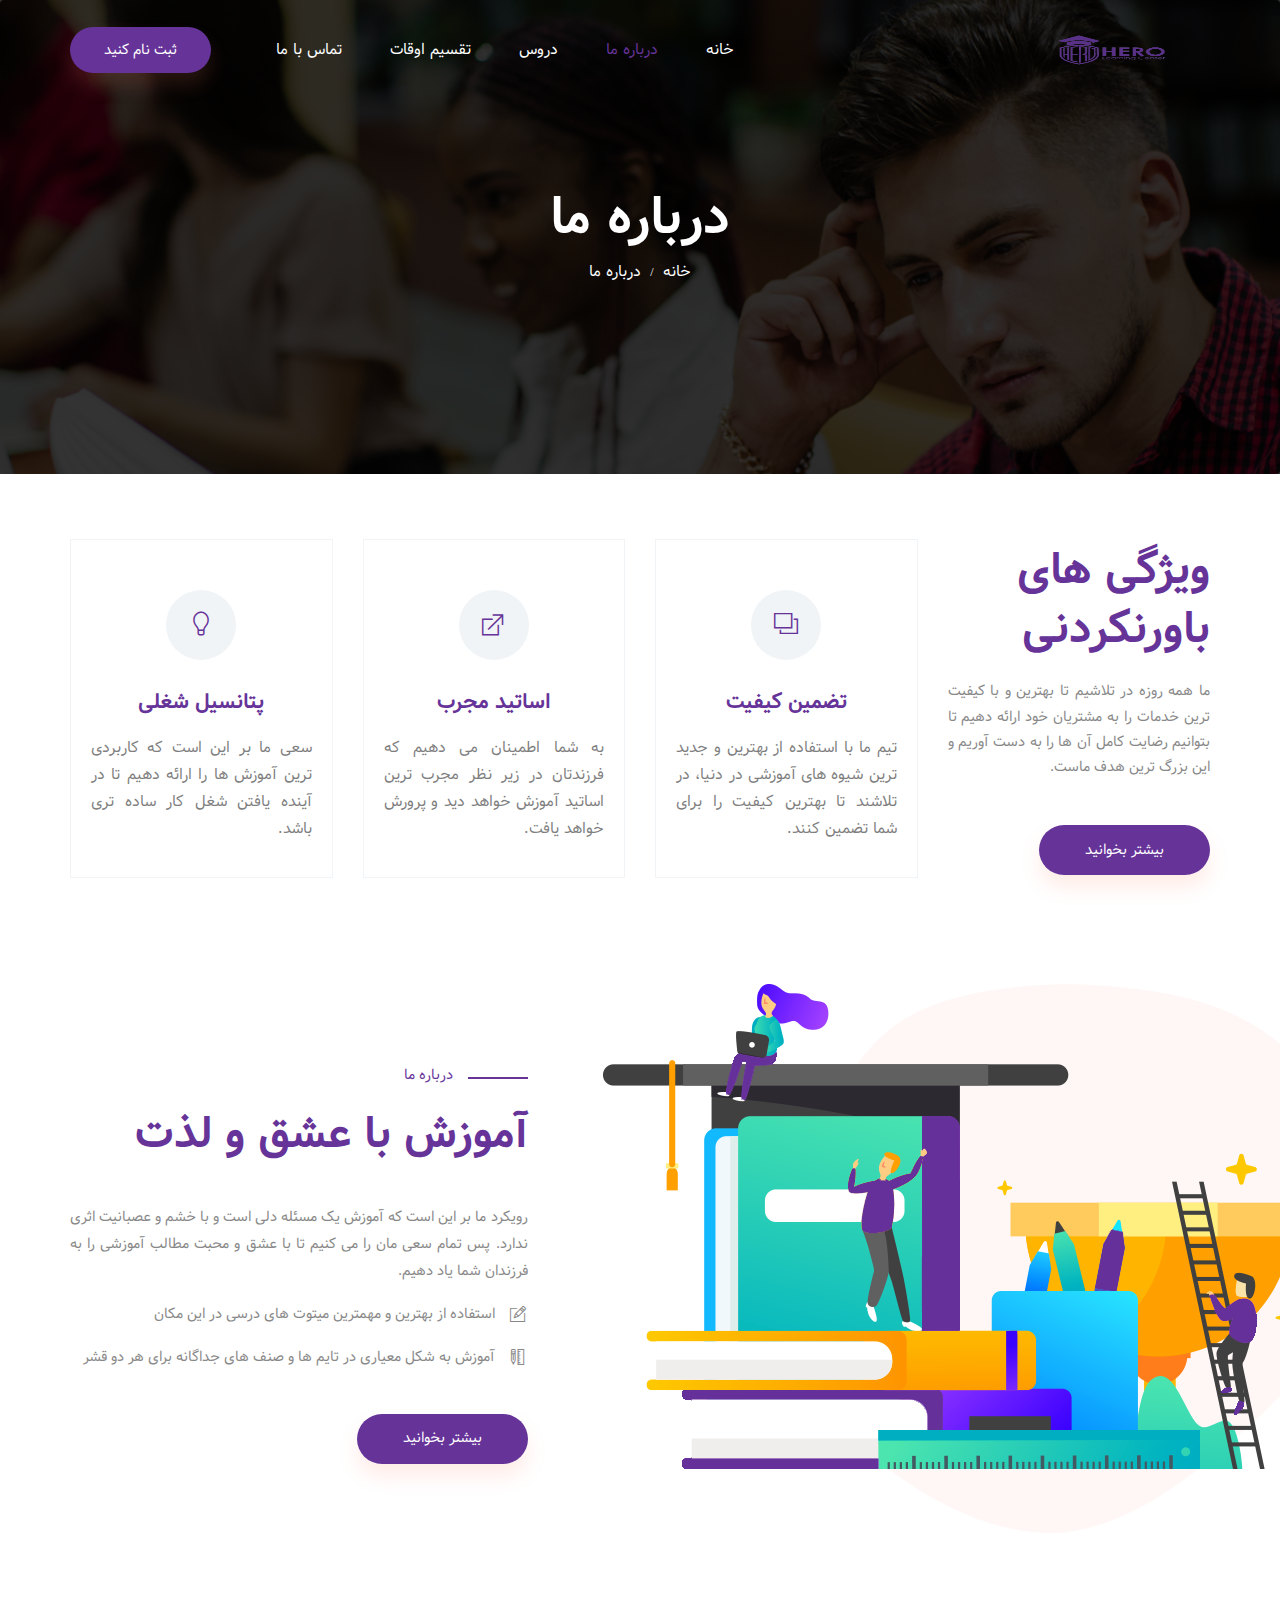
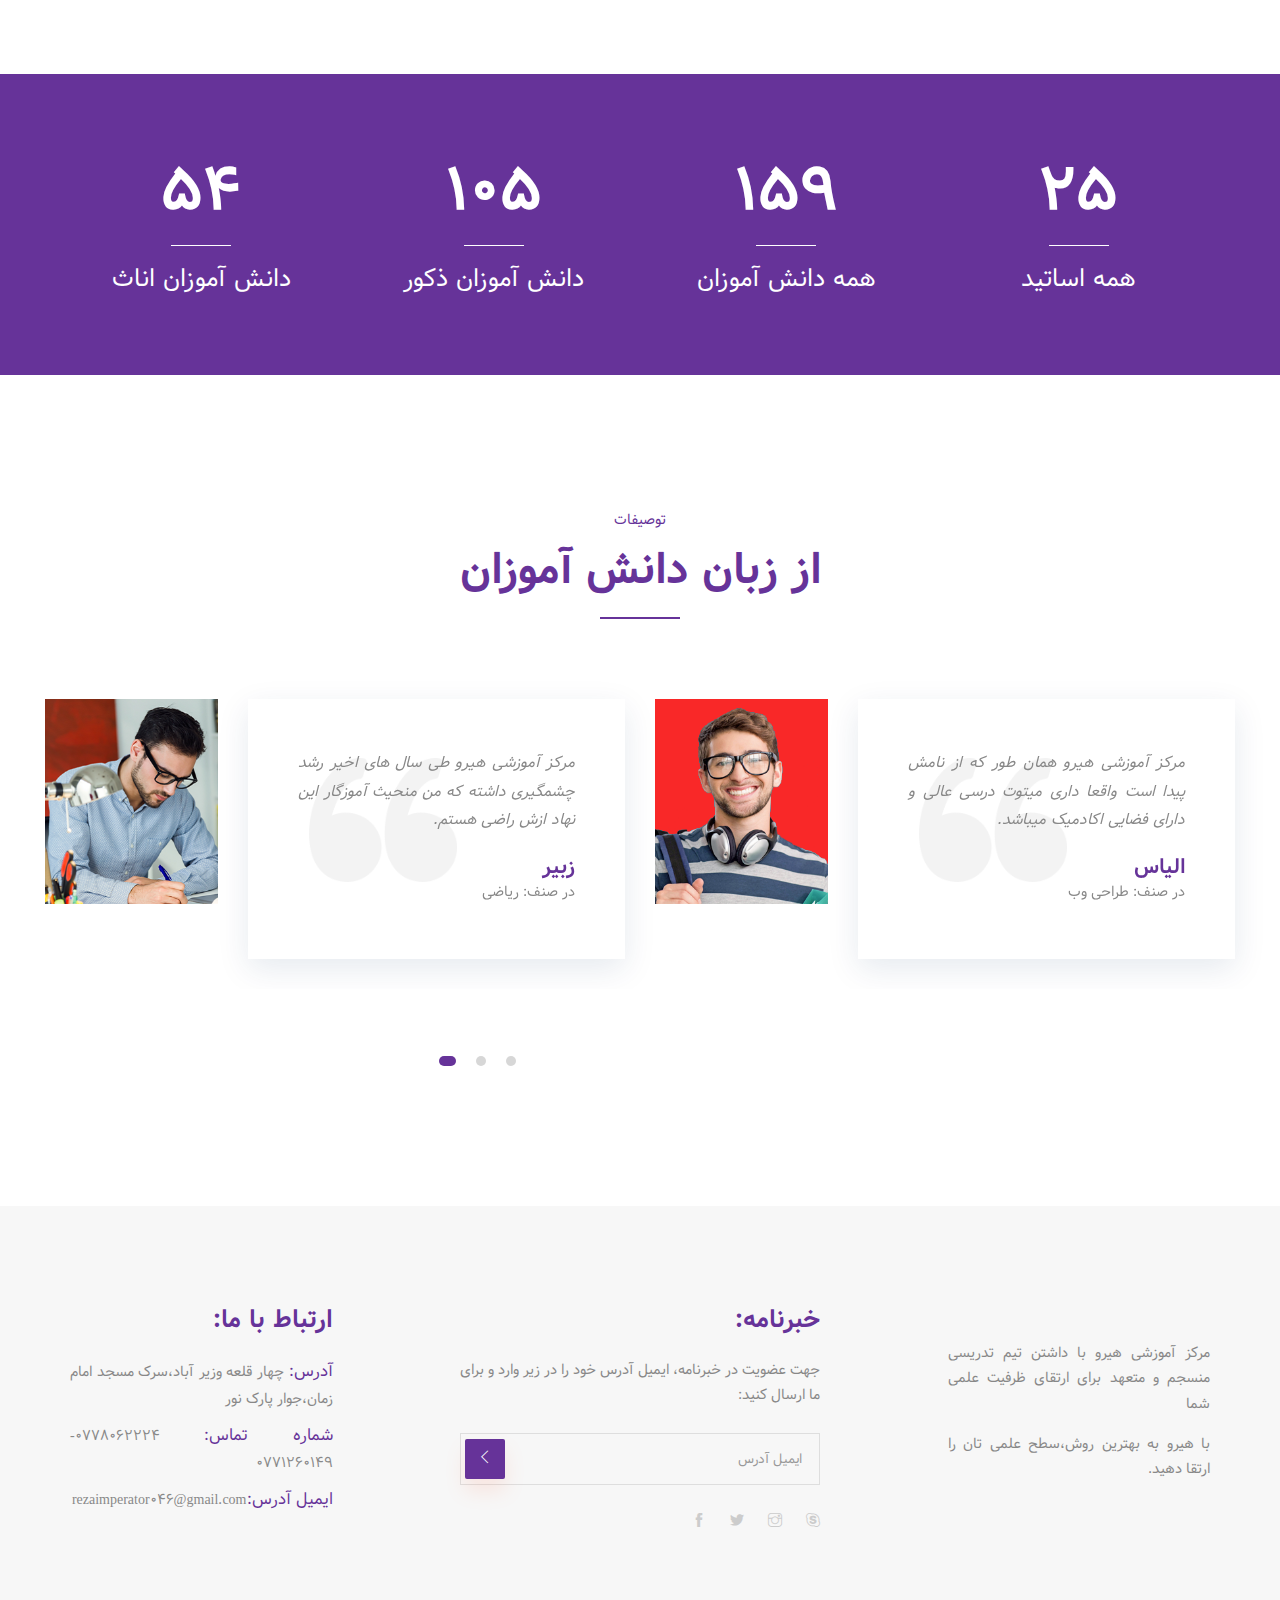
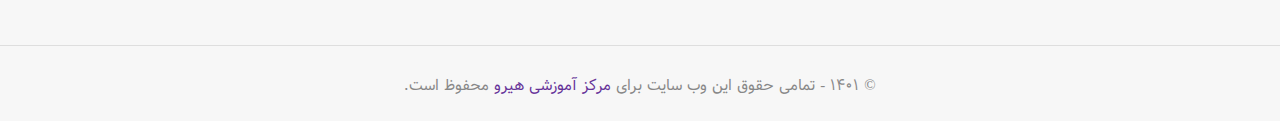
==== about.html @ bd4aeee1 "firstuplod" ====
<!doctype html>
<html lang="fa" dir="rtl">


<!-- Mirrored from demo.stanesti.ir/etrain-learning/about.html by HTTrack Website Copier/3.x [XR&CO'2014], Sat, 08 Oct 2022 10:28:46 GMT -->
<head>
    <!-- Required meta tags -->
    <meta charset="utf-8">
    <meta name="viewport" content="width=device-width, initial-scale=1, shrink-to-fit=no">
    <title>مرکز آموزشی هیرو</title>
    <link rel="icon" href="img/favicon.png">
    <!-- Bootstrap CSS -->
    <link rel="stylesheet" href="css/bootstrap.min.css">
    <!-- animate CSS -->
    <link rel="stylesheet" href="css/animate.css">
    <!-- owl carousel CSS -->
    <link rel="stylesheet" href="css/owl.carousel.min.css">
    <!-- themify CSS -->
    <link rel="stylesheet" href="css/themify-icons.css">
    <!-- flaticon CSS -->
    <link rel="stylesheet" href="css/flaticon.css">
    <!-- font awesome CSS -->
    <link rel="stylesheet" href="css/magnific-popup.css">
    <!-- swiper CSS -->
    <link rel="stylesheet" href="css/slick.css">
    <!-- style CSS -->
    <link rel="stylesheet" href="css/style.css">
</head>

<body>
    <!--::header part start::-->
    <header class="main_menu single_page_menu">
        <div class="container">
            <div class="row align-items-center">
                <div class="col-lg-12">
                    <nav class="navbar navbar-expand-lg navbar-light">
                        <a class="navbar-brand logo_1" href="index.html"> <img src="img/logo3.png " alt="logo" width="165px" height="60px"> </a>
                        <a class="navbar-brand logo_2" href="index.html"> <img src="img/logo3.png " alt="logo" width="165px" height="60px"> </a>
                        <button class="navbar-toggler" type="button" data-toggle="collapse"
                            data-target="#navbarSupportedContent" aria-controls="navbarSupportedContent"
                            aria-expanded="false" aria-label="Toggle navigation">
                            <span class="navbar-toggler-icon"></span>
                        </button>

                        <div class="collapse navbar-collapse main-menu-item justify-content-end"
                            id="navbarSupportedContent">
                            <ul class="navbar-nav align-items-center">
                                <li class="nav-item">
                                    <a class="nav-link" href="index.html">خانه</a>
                                </li>
                                <li class="nav-item active">
                                    <a class="nav-link" href="about.html">درباره ما</a>
                                </li>
                                <li class="nav-item">
                                    <a class="nav-link" href="courses.html">دروس</a>
                                </li>

                                <li class="nav-item">
                                    <a class="nav-link" href="course-details.html">تقسیم اوقات</a>
                                </li>
                                
                                <li class="nav-item">
                                    <a class="nav-link" href="contact.html">تماس با ما</a>
                                </li>
                                <li class="d-none d-lg-block">
                                    <a class="btn_1" href="#">ثبت نام کنید</a>
                                </li>
                            </ul>
                        </div>
                    </nav>
                </div>
            </div>
        </div>
    </header>
    <!-- Header part end-->

    <!-- breadcrumb start-->
    <section class="breadcrumb breadcrumb_bg">
        <div class="container">
            <div class="row">
                <div class="col-lg-12">
                    <div class="breadcrumb_iner text-center">
                        <div class="breadcrumb_iner_item">
                            <h2 class="text-center">درباره ما</h2>
                            <p class="text-center">خانه<span> / </span>درباره ما</p>
                        </div>
                    </div>
                </div>
            </div>
        </div>
    </section>
    <!-- breadcrumb start-->

    <!-- feature_part start-->
    <section class="feature_part">
        <div class="container">
            <div class="row">
                <div class="col-sm-6 col-xl-3 align-self-center">
                    <div class="single_feature_text ">
                        <h2>ویژگی های<br>باورنکردنی</h2>
                        <p>ما همه روزه در تلاشیم تا بهترین و با کیفیت ترین خدمات را به مشتریان خود ارائه دهیم تا بتوانیم رضایت کامل آن ها را به دست آوریم و این بزرگ ترین هدف ماست.</p>
                        <a href="#" class="btn_1">بیشتر بخوانید</a>
                    </div>
                </div>
                <div class="col-sm-6 col-xl-3">
                    <div class="single_feature">
                        <div class="single_feature_part">
                            <span class="single_feature_icon"><i class="ti-layers"></i></span>
                            <h4>تضمین کیفیت</h4>
                            <p>تیم ما با استفاده از بهترین و جدید ترین شیوه های آموزشی در دنیا، در تلاشند تا بهترین کیفیت را برای شما تضمین کنند.</p>
                        </div>
                    </div>
                </div>
                <div class="col-sm-6 col-xl-3">
                    <div class="single_feature">
                        <div class="single_feature_part">
                            <span class="single_feature_icon"><i class="ti-new-window"></i></span>
                            <h4>اساتید مجرب</h4>
                            <p>به شما اطمینان می دهیم که فرزندتان در زیر نظر مجرب ترین اساتید آموزش خواهد دید و پرورش خواهد یافت.</p>
                        </div>
                    </div>
                </div>
                <div class="col-sm-6 col-xl-3">
                    <div class="single_feature">
                        <div class="single_feature_part single_feature_part_2">
                            <span class="single_service_icon style_icon"><i class="ti-light-bulb"></i></span>
                            <h4>پتانسیل شغلی</h4>
                            <p>سعی ما بر این است که کاربردی ترین آموزش ها را ارائه دهیم تا در آینده یافتن شغل کار ساده تری باشد.</p>
                        </div>
                    </div>
                </div>
            </div>
        </div>
    </section>
    <!-- upcoming_event part start-->

    <!-- learning part start-->
    <section class="learning_part">
        <div class="container">
            <div class="row align-items-sm-center align-items-lg-stretch">
                <div class="col-md-7 col-lg-7">
                    <div class="learning_img">
                        <img src="img/learning_img.png" alt="">
                    </div>
                </div>
                <div class="col-md-5 col-lg-5">
                    <div class="learning_member_text">
                        <h5>درباره ما</h5>
                        <h2>آموزش با عشق و لذت</h2>
                        <p>رویکرد ما بر این است که آموزش یک مسئله دلی است و با خشم و عصبانیت اثری ندارد. پس تمام سعی مان را می کنیم تا با عشق و محبت مطالب آموزشی را به فرزندان شما یاد دهیم.</p>
                        <ul>
                            <li><span class="ti-pencil-alt"></span>استفاده از بهترین و مهمترین میتوت های درسی در این مکان</li>
                            <li><span class="ti-ruler-pencil"></span>آموزش به شکل معیاری در تایم ها و صنف های جداگانه برای هر دو قشر</li>
                        </ul>
                        <a href="#" class="btn_1">بیشتر بخوانید</a>
                    </div>
                </div>
            </div>
        </div>
    </section>
    <!-- learning part end-->

     <!-- member_counter counter start -->
     <section class="member_counter">
        <div class="container">
            <div class="row">
                <div class="col-lg-3 col-sm-6">
                    <div class="single_member_counter">
                        <span class="counter">25</span>
                        <h4>همه اساتید</h4>
                    </div>
                </div>
                <div class="col-lg-3 col-sm-6">
                    <div class="single_member_counter">
                        <span class="counter">159</span>
                        <h4>همه دانش آموزان</h4>
                    </div>
                </div>
                <div class="col-lg-3 col-sm-6">
                    <div class="single_member_counter">
                        <span class="counter">105</span>
                        <h4>دانش آموزان ذکور</h4>
                    </div>
                </div>
                <div class="col-lg-3 col-sm-6">
                    <div class="single_member_counter">
                        <span class="counter">54</span>
                        <h4>دانش آموزان اناث</h4>
                    </div>
                </div>
            </div>
        </div>
    </section>
    <!-- member_counter counter end -->

    <!--::review_part start::-->
    <section class="testimonial_part section_padding">
        <div class="container-fluid">
            <div class="row justify-content-center">
                <div class="col-xl-5">
                    <div class="section_tittle text-center">
                        <p class="text-center">توصیفات</p>
                        <h2 class="text-center">از زبان دانش آموزان</h2>
                    </div>
                </div>
            </div>
            <div class="row">
                <div class="col-lg-12">
                    <div class="textimonial_iner owl-carousel">
                        <div class="testimonial_slider">
                            <div class="row">
                                <div class="col-lg-8 col-xl-4 col-sm-8 align-self-center">
                                    <div class="testimonial_slider_text">
                                        <p>مرکز آموزشی هیرو همان طور که از نامش پیدا است  واقعا داری میتوت درسی عالی و  دارای فضایی اکادمیک میباشد.</p>
                                        <h4>الیاس</h4>
                                        <h5>در صنف: طراحی وب</h5>
                                    </div>
                                </div>
                                <div class="col-lg-4 col-xl-2 col-sm-4">
                                    <div class="testimonial_slider_img">
                                        <img src="img/testimonial_img_1.png" alt="#">
                                    </div>
                                </div>
                                <div class="col-xl-4 d-none d-xl-block">
                                    <div class="testimonial_slider_text">
                                        <p>مرکز آموزشی هیرو طی سال های اخیر رشد چشمگیری داشته که من منحیث آموزگار این نهاد ازش راضی هستم.</p>
                                        <h4>زبیر</h4>
                                        <h5>در صنف: ریاضی</h5>
                                    </div>
                                </div>
                                <div class="col-xl-2 d-none d-xl-block">
                                    <div class="testimonial_slider_img">
                                        <img src="img/testimonial_img_2.png" alt="#">
                                    </div>
                                </div>
                            </div>
                        </div>
                        <div class="testimonial_slider">
                            <div class="row">
                                <div class="col-lg-8 col-xl-4 col-sm-8 align-self-center">
                                    <div class="testimonial_slider_text">
                                        <p></p>مرکز هیرو با داشتن اساتید مجرب و صونوف مجهز فوق العاده بوده که ما بهتر و راحت تر میتوانیم آموزش بیبینیم.
                                        <h4>لیزا</h4>
                                        <h5>در صنف: انگلیسی</h5>
                                    </div>
                                </div>
                                <div class="col-lg-4 col-xl-2 col-sm-4">
                                    <div class="testimonial_slider_img">
                                        <img src="img/testimonial_img_3.png" alt="#">
                                    </div>
                                </div>
                                <div class="col-xl-4 d-none d-xl-block">
                                    <div class="testimonial_slider_text">
                                        <p>این مرکز با داشتن مدیریت عالی و نظم عالی بهترین مرکز در بین مراکز همجوار خویش میباشد.</p>
                                        <h4>زبیر</h4>
                                        <h5>در صنف: رسامی</h5>
                                    </div>
                                </div>
                                <div class="col-xl-2 d-none d-xl-block">
                                    <div class="testimonial_slider_img">
                                        <img src="img/testimonial_img_2.png" alt="#">
                                    </div>
                                </div>
                            </div>
                        </div>
                        <div class="testimonial_slider">
                            <div class="row">
                                <div class="col-lg-8 col-xl-4 col-sm-8 align-self-center">
                                    <div class="testimonial_slider_text">
                                        <p>این نهاد با تخفیف ویژه یی که مد نطر گرفته برای آموزگاران واقعا خرسند هستیم.</p>
                                        <h4>لیزا</h4>
                                        <h5>در صنف: فن بیان</h5>
                                    </div>
                                </div>
                                <div class="col-lg-4 col-xl-2 col-sm-4">
                                    <div class="testimonial_slider_img">
                                        <img src="img/testimonial_img_3.png" alt="#">
                                    </div>
                                </div>
                                <div class="col-xl-4 d-none d-xl-block">
                                    <div class="testimonial_slider_text">
                                        <p>مرکز آموزشی هیرو با داشتن دوازده سال تجربه کاری واقعا یک مرکز نامدار و پر افتخار در سطح کابل میباشد.</p>
                                        <h4>زبیر</h4>
                                        <h5>در صنف: زبان چینایی</h5>
                                    </div>
                                </div>
                                <div class="col-xl-2 d-none d-xl-block">
                                    <div class="testimonial_slider_img">
                                        <img src="img/testimonial_img_2.png" alt="#">
                                    </div>
                                </div>
                            </div>
                        </div>
                    </div>
                </div>
            </div>
        </div>
    </section>
    <!--::blog_part end::-->

     <!-- footer part start-->
    <footer class="footer-area">
        <div class="container">
            <div class="row justify-content-between">
                <div class="col-sm-6 col-md-4 col-xl-3">
                    <div class="single-footer-widget footer_1">
                        <a href="index.html"> <img src="img/logo.png" alt=""> </a>
                        <p>مرکز آموزشی هیرو با داشتن تیم تدریسی منسجم و متعهد برای ارتقای ظرفیت علمی شما</p>
                        <p>با هیرو به بهترین روش،سطح علمی تان را ارتقا دهید.</p>
                    </div>
                </div>
                <div class="col-sm-6 col-md-4 col-xl-4">
                    <div class="single-footer-widget footer_2">
                        <h4>خبرنامه:</h4>
                        <p>جهت عضویت در خبرنامه، ایمیل آدرس خود را در زیر وارد و برای ما ارسال کنید:</p>
                        <form action="#">
                            <div class="form-group">
                                <div class="input-group mb-3">
                                    <input type="text" class="form-control" placeholder='ایمیل آدرس'
                                        onfocus="this.placeholder = ''"
                                        onblur="this.placeholder = 'ایمیل آدرس'">
                                    <div class="input-group-append">
                                        <button class="btn btn_1" type="button"><i class="ti-angle-left"></i></button>
                                    </div>
                                </div>
                            </div>
                        </form>
                        <div class="social_icon">
                            <a href="#"> <i class="ti-facebook"></i></a>
                            <a href="#"> <i class="ti-twitter-alt"></i></a>
                            <a href="#"> <i class="ti-instagram"></i></a>
                            <a href="#"> <i class="ti-skype"></i></a>
                        </div>
                    </div>
                </div>
                <div class="col-xl-3 col-sm-6 col-md-4">
                    <div class="single-footer-widget footer_2">
                        <h4>ارتباط با ما:</h4>
                        <div class="contact_info">
                            <p><span> آدرس:</span> چهار قلعه وزیر آباد،سرک مسجد امام زمان،جوار پارک نور</p>
                            <p><span>شماره تماس:</span> 0778062224- 0771260149</p>
                            <p><span> ایمیل آدرس:</span>rezaimperator046@gmail.com</p>
                        </div>
                    </div>
                </div>
            </div>

        </div>
        <div class="container-fluid">
            <div class="row">
                <div class="col-lg-12">
                    <div class="copyright_part_text text-center">
                        <div class="row">
                            <div class="col-lg-12">
                                <p class="footer-text m-0 text-center">&copy; 1401 - تمامی حقوق این وب سایت برای <a href="https://www.rtl-theme.com/user-profile/stanesti/" target="_blank">مرکز آموزشی هیرو</a> محفوظ است.</p>
                            </div>
                        </div>
                    </div>
                </div>
            </div>
        </div>
    </footer>
    <!-- footer part end-->

    <!-- jquery plugins here-->
    <!-- jquery -->
    <script src="js/jquery-1.12.1.min.js"></script>
    <!-- popper js -->
    <script src="js/popper.min.js"></script>
    <!-- bootstrap js -->
    <script src="js/bootstrap.min.js"></script>
    <!-- easing js -->
    <script src="js/jquery.magnific-popup.js"></script>
    <!-- swiper js -->
    <script src="js/swiper.min.js"></script>
    <!-- swiper js -->
    <script src="js/masonry.pkgd.js"></script>
    <!-- particles js -->
    <script src="js/owl.carousel.min.js"></script>
    <script src="js/jquery.nice-select.min.js"></script>
    <!-- swiper js -->
    <script src="js/slick.min.js"></script>
    <script src="js/jquery.counterup.min.js"></script>
    <script src="js/waypoints.min.js"></script>
    <!-- custom js -->
    <script src="js/custom.js"></script>
</body>


<!-- Mirrored from demo.stanesti.ir/etrain-learning/about.html by HTTrack Website Copier/3.x [XR&CO'2014], Sat, 08 Oct 2022 10:28:46 GMT -->
</html>
---- css/themify-icons.css ----
@font-face {
	font-family: 'themify';
	src:url('../fonts/themify9f24.eot?-fvbane');
	src:url('../fonts/themifyd41d.eot?#iefix-fvbane') format('embedded-opentype'),
		url('../fonts/themify9f24.woff?-fvbane') format('woff'),
		url('../fonts/themify9f24.ttf?-fvbane') format('truetype'),
		url('../fonts/themify9f24.svg?-fvbane#themify') format('svg');
	font-weight: normal;
	font-style: normal;
}

[class^="ti-"], [class*=" ti-"] {
	font-family: 'themify';
	speak: none;
	font-style: normal;
	font-weight: normal;
	font-variant: normal;
	text-transform: none;
	line-height: 1;

	/* Better Font Rendering =========== */
	-webkit-font-smoothing: antialiased;
	-moz-osx-font-smoothing: grayscale;
}

.ti-wand:before {
	content: "\e600";
}
.ti-volume:before {
	content: "\e601";
}
.ti-user:before {
	content: "\e602";
}
.ti-unlock:before {
	content: "\e603";
}
.ti-unlink:before {
	content: "\e604";
}
.ti-trash:before {
	content: "\e605";
}
.ti-thought:before {
	content: "\e606";
}
.ti-target:before {
	content: "\e607";
}
.ti-tag:before {
	content: "\e608";
}
.ti-tablet:before {
	content: "\e609";
}
.ti-star:before {
	content: "\e60a";
}
.ti-spray:before {
	content: "\e60b";
}
.ti-signal:before {
	content: "\e60c";
}
.ti-shopping-cart:before {
	content: "\e60d";
}
.ti-shopping-cart-full:before {
	content: "\e60e";
}
.ti-settings:before {
	content: "\e60f";
}
.ti-search:before {
	content: "\e610";
}
.ti-zoom-in:before {
	content: "\e611";
}
.ti-zoom-out:before {
	content: "\e612";
}
.ti-cut:before {
	content: "\e613";
}
.ti-ruler:before {
	content: "\e614";
}
.ti-ruler-pencil:before {
	content: "\e615";
}
.ti-ruler-alt:before {
	content: "\e616";
}
.ti-bookmark:before {
	content: "\e617";
}
.ti-bookmark-alt:before {
	content: "\e618";
}
.ti-reload:before {
	content: "\e619";
}
.ti-plus:before {
	content: "\e61a";
}
.ti-pin:before {
	content: "\e61b";
}
.ti-pencil:before {
	content: "\e61c";
}
.ti-pencil-alt:before {
	content: "\e61d";
}
.ti-paint-roller:before {
	content: "\e61e";
}
.ti-paint-bucket:before {
	content: "\e61f";
}
.ti-na:before {
	content: "\e620";
}
.ti-mobile:before {
	content: "\e621";
}
.ti-minus:before {
	content: "\e622";
}
.ti-medall:before {
	content: "\e623";
}
.ti-medall-alt:before {
	content: "\e624";
}
.ti-marker:before {
	content: "\e625";
}
.ti-marker-alt:before {
	content: "\e626";
}
.ti-arrow-up:before {
	content: "\e627";
}
.ti-arrow-right:before {
	content: "\e628";
}
.ti-arrow-left:before {
	content: "\e629";
}
.ti-arrow-down:before {
	content: "\e62a";
}
.ti-lock:before {
	content: "\e62b";
}
.ti-location-arrow:before {
	content: "\e62c";
}
.ti-link:before {
	content: "\e62d";
}
.ti-layout:before {
	content: "\e62e";
}
.ti-layers:before {
	content: "\e62f";
}
.ti-layers-alt:before {
	content: "\e630";
}
.ti-key:before {
	content: "\e631";
}
.ti-import:before {
	content: "\e632";
}
.ti-image:before {
	content: "\e633";
}
.ti-heart:before {
	content: "\e634";
}
.ti-heart-broken:before {
	content: "\e635";
}
.ti-hand-stop:before {
	content: "\e636";
}
.ti-hand-open:before {
	content: "\e637";
}
.ti-hand-drag:before {
	content: "\e638";
}
.ti-folder:before {
	content: "\e639";
}
.ti-flag:before {
	content: "\e63a";
}
.ti-flag-alt:before {
	content: "\e63b";
}
.ti-flag-alt-2:before {
	content: "\e63c";
}
.ti-eye:before {
	content: "\e63d";
}
.ti-export:before {
	content: "\e63e";
}
.ti-exchange-vertical:before {
	content: "\e63f";
}
.ti-desktop:before {
	content: "\e640";
}
.ti-cup:before {
	content: "\e641";
}
.ti-crown:before {
	content: "\e642";
}
.ti-comments:before {
	content: "\e643";
}
.ti-comment:before {
	content: "\e644";
}
.ti-comment-alt:before {
	content: "\e645";
}
.ti-close:before {
	content: "\e646";
}
.ti-clip:before {
	content: "\e647";
}
.ti-angle-up:before {
	content: "\e648";
}
.ti-angle-right:before {
	content: "\e649";
}
.ti-angle-left:before {
	content: "\e64a";
}
.ti-angle-down:before {
	content: "\e64b";
}
.ti-check:before {
	content: "\e64c";
}
.ti-check-box:before {
	content: "\e64d";
}
.ti-camera:before {
	content: "\e64e";
}
.ti-announcement:before {
	content: "\e64f";
}
.ti-brush:before {
	content: "\e650";
}
.ti-briefcase:before {
	content: "\e651";
}
.ti-bolt:before {
	content: "\e652";
}
.ti-bolt-alt:before {
	content: "\e653";
}
.ti-blackboard:before {
	content: "\e654";
}
.ti-bag:before {
	content: "\e655";
}
.ti-move:before {
	content: "\e656";
}
.ti-arrows-vertical:before {
	content: "\e657";
}
.ti-arrows-horizontal:before {
	content: "\e658";
}
.ti-fullscreen:before {
	content: "\e659";
}
.ti-arrow-top-right:before {
	content: "\e65a";
}
.ti-arrow-top-left:before {
	content: "\e65b";
}
.ti-arrow-circle-up:before {
	content: "\e65c";
}
.ti-arrow-circle-right:before {
	content: "\e65d";
}
.ti-arrow-circle-left:before {
	content: "\e65e";
}
.ti-arrow-circle-down:before {
	content: "\e65f";
}
.ti-angle-double-up:before {
	content: "\e660";
}
.ti-angle-double-right:before {
	content: "\e661";
}
.ti-angle-double-left:before {
	content: "\e662";
}
.ti-angle-double-down:before {
	content: "\e663";
}
.ti-zip:before {
	content: "\e664";
}
.ti-world:before {
	content: "\e665";
}
.ti-wheelchair:before {
	content: "\e666";
}
.ti-view-list:before {
	content: "\e667";
}
.ti-view-list-alt:before {
	content: "\e668";
}
.ti-view-grid:before {
	content: "\e669";
}
.ti-uppercase:before {
	content: "\e66a";
}
.ti-upload:before {
	content: "\e66b";
}
.ti-underline:before {
	content: "\e66c";
}
.ti-truck:before {
	content: "\e66d";
}
.ti-timer:before {
	content: "\e66e";
}
.ti-ticket:before {
	content: "\e66f";
}
.ti-thumb-up:before {
	content: "\e670";
}
.ti-thumb-down:before {
	content: "\e671";
}
.ti-text:before {
	content: "\e672";
}
.ti-stats-up:before {
	content: "\e673";
}
.ti-stats-down:before {
	content: "\e674";
}
.ti-split-v:before {
	content: "\e675";
}
.ti-split-h:before {
	content: "\e676";
}
.ti-smallcap:before {
	content: "\e677";
}
.ti-shine:before {
	content: "\e678";
}
.ti-shift-right:before {
	content: "\e679";
}
.ti-shift-left:before {
	content: "\e67a";
}
.ti-shield:before {
	content: "\e67b";
}
.ti-notepad:before {
	content: "\e67c";
}
.ti-server:before {
	content: "\e67d";
}
.ti-quote-right:before {
	content: "\e67e";
}
.ti-quote-left:before {
	content: "\e67f";
}
.ti-pulse:before {
	content: "\e680";
}
.ti-printer:before {
	content: "\e681";
}
.ti-power-off:before {
	content: "\e682";
}
.ti-plug:before {
	content: "\e683";
}
.ti-pie-chart:before {
	content: "\e684";
}
.ti-paragraph:before {
	content: "\e685";
}
.ti-panel:before {
	content: "\e686";
}
.ti-package:before {
	content: "\e687";
}
.ti-music:before {
	content: "\e688";
}
.ti-music-alt:before {
	content: "\e689";
}
.ti-mouse:before {
	content: "\e68a";
}
.ti-mouse-alt:before {
	content: "\e68b";
}
.ti-money:before {
	content: "\e68c";
}
.ti-microphone:before {
	content: "\e68d";
}
.ti-menu:before {
	content: "\e68e";
}
.ti-menu-alt:before {
	content: "\e68f";
}
.ti-map:before {
	content: "\e690";
}
.ti-map-alt:before {
	content: "\e691";
}
.ti-loop:before {
	content: "\e692";
}
.ti-location-pin:before {
	content: "\e693";
}
.ti-list:before {
	content: "\e694";
}
.ti-light-bulb:before {
	content: "\e695";
}
.ti-Italic:before {
	content: "\e696";
}
.ti-info:before {
	content: "\e697";
}
.ti-infinite:before {
	content: "\e698";
}
.ti-id-badge:before {
	content: "\e699";
}
.ti-hummer:before {
	content: "\e69a";
}
.ti-home:before {
	content: "\e69b";
}
.ti-help:before {
	content: "\e69c";
}
.ti-headphone:before {
	content: "\e69d";
}
.ti-harddrives:before {
	content: "\e69e";
}
.ti-harddrive:before {
	content: "\e69f";
}
.ti-gift:before {
	content: "\e6a0";
}
.ti-game:before {
	content: "\e6a1";
}
.ti-filter:before {
	content: "\e6a2";
}
.ti-files:before {
	content: "\e6a3";
}
.ti-file:before {
	content: "\e6a4";
}
.ti-eraser:before {
	content: "\e6a5";
}
.ti-envelope:before {
	content: "\e6a6";
}
.ti-download:before {
	content: "\e6a7";
}
.ti-direction:before {
	content: "\e6a8";
}
.ti-direction-alt:before {
	content: "\e6a9";
}
.ti-dashboard:before {
	content: "\e6aa";
}
.ti-control-stop:before {
	content: "\e6ab";
}
.ti-control-shuffle:before {
	content: "\e6ac";
}
.ti-control-play:before {
	content: "\e6ad";
}
.ti-control-pause:before {
	content: "\e6ae";
}
.ti-control-forward:before {
	content: "\e6af";
}
.ti-control-backward:before {
	content: "\e6b0";
}
.ti-cloud:before {
	content: "\e6b1";
}
.ti-cloud-up:before {
	content: "\e6b2";
}
.ti-cloud-down:before {
	content: "\e6b3";
}
.ti-clipboard:before {
	content: "\e6b4";
}
.ti-car:before {
	content: "\e6b5";
}
.ti-calendar:before {
	content: "\e6b6";
}
.ti-book:before {
	content: "\e6b7";
}
.ti-bell:before {
	content: "\e6b8";
}
.ti-basketball:before {
	content: "\e6b9";
}
.ti-bar-chart:before {
	content: "\e6ba";
}
.ti-bar-chart-alt:before {
	content: "\e6bb";
}
.ti-back-right:before {
	content: "\e6bc";
}
.ti-back-left:before {
	content: "\e6bd";
}
.ti-arrows-corner:before {
	content: "\e6be";
}
.ti-archive:before {
	content: "\e6bf";
}
.ti-anchor:before {
	content: "\e6c0";
}
.ti-align-right:before {
	content: "\e6c1";
}
.ti-align-left:before {
	content: "\e6c2";
}
.ti-align-justify:before {
	content: "\e6c3";
}
.ti-align-center:before {
	content: "\e6c4";
}
.ti-alert:before {
	content: "\e6c5";
}
.ti-alarm-clock:before {
	content: "\e6c6";
}
.ti-agenda:before {
	content: "\e6c7";
}
.ti-write:before {
	content: "\e6c8";
}
.ti-window:before {
	content: "\e6c9";
}
.ti-widgetized:before {
	content: "\e6ca";
}
.ti-widget:before {
	content: "\e6cb";
}
.ti-widget-alt:before {
	content: "\e6cc";
}
.ti-wallet:before {
	content: "\e6cd";
}
.ti-video-clapper:before {
	content: "\e6ce";
}
.ti-video-camera:before {
	content: "\e6cf";
}
.ti-vector:before {
	content: "\e6d0";
}
.ti-themify-logo:before {
	content: "\e6d1";
}
.ti-themify-favicon:before {
	content: "\e6d2";
}
.ti-themify-favicon-alt:before {
	content: "\e6d3";
}
.ti-support:before {
	content: "\e6d4";
}
.ti-stamp:before {
	content: "\e6d5";
}
.ti-split-v-alt:before {
	content: "\e6d6";
}
.ti-slice:before {
	content: "\e6d7";
}
.ti-shortcode:before {
	content: "\e6d8";
}
.ti-shift-right-alt:before {
	content: "\e6d9";
}
.ti-shift-left-alt:before {
	content: "\e6da";
}
.ti-ruler-alt-2:before {
	content: "\e6db";
}
.ti-receipt:before {
	content: "\e6dc";
}
.ti-pin2:before {
	content: "\e6dd";
}
.ti-pin-alt:before {
	content: "\e6de";
}
.ti-pencil-alt2:before {
	content: "\e6df";
}
.ti-palette:before {
	content: "\e6e0";
}
.ti-more:before {
	content: "\e6e1";
}
.ti-more-alt:before {
	content: "\e6e2";
}
.ti-microphone-alt:before {
	content: "\e6e3";
}
.ti-magnet:before {
	content: "\e6e4";
}
.ti-line-double:before {
	content: "\e6e5";
}
.ti-line-dotted:before {
	content: "\e6e6";
}
.ti-line-dashed:before {
	content: "\e6e7";
}
.ti-layout-width-full:before {
	content: "\e6e8";
}
.ti-layout-width-default:before {
	content: "\e6e9";
}
.ti-layout-width-default-alt:before {
	content: "\e6ea";
}
.ti-layout-tab:before {
	content: "\e6eb";
}
.ti-layout-tab-window:before {
	content: "\e6ec";
}
.ti-layout-tab-v:before {
	content: "\e6ed";
}
.ti-layout-tab-min:before {
	content: "\e6ee";
}
.ti-layout-slider:before {
	content: "\e6ef";
}
.ti-layout-slider-alt:before {
	content: "\e6f0";
}
.ti-layout-sidebar-right:before {
	content: "\e6f1";
}
.ti-layout-sidebar-none:before {
	content: "\e6f2";
}
.ti-layout-sidebar-left:before {
	content: "\e6f3";
}
.ti-layout-placeholder:before {
	content: "\e6f4";
}
.ti-layout-menu:before {
	content: "\e6f5";
}
.ti-layout-menu-v:before {
	content: "\e6f6";
}
.ti-layout-menu-separated:before {
	content: "\e6f7";
}
.ti-layout-menu-full:before {
	content: "\e6f8";
}
.ti-layout-media-right-alt:before {
	content: "\e6f9";
}
.ti-layout-media-right:before {
	content: "\e6fa";
}
.ti-layout-media-overlay:before {
	content: "\e6fb";
}
.ti-layout-media-overlay-alt:before {
	content: "\e6fc";
}
.ti-layout-media-overlay-alt-2:before {
	content: "\e6fd";
}
.ti-layout-media-left-alt:before {
	content: "\e6fe";
}
.ti-layout-media-left:before {
	content: "\e6ff";
}
.ti-layout-media-center-alt:before {
	content: "\e700";
}
.ti-layout-media-center:before {
	content: "\e701";
}
.ti-layout-list-thumb:before {
	content: "\e702";
}
.ti-layout-list-thumb-alt:before {
	content: "\e703";
}
.ti-layout-list-post:before {
	content: "\e704";
}
.ti-layout-list-large-image:before {
	content: "\e705";
}
.ti-layout-line-solid:before {
	content: "\e706";
}
.ti-layout-grid4:before {
	content: "\e707";
}
.ti-layout-grid3:before {
	content: "\e708";
}
.ti-layout-grid2:before {
	content: "\e709";
}
.ti-layout-grid2-thumb:before {
	content: "\e70a";
}
.ti-layout-cta-right:before {
	content: "\e70b";
}
.ti-layout-cta-left:before {
	content: "\e70c";
}
.ti-layout-cta-center:before {
	content: "\e70d";
}
.ti-layout-cta-btn-right:before {
	content: "\e70e";
}
.ti-layout-cta-btn-left:before {
	content: "\e70f";
}
.ti-layout-column4:before {
	content: "\e710";
}
.ti-layout-column3:before {
	content: "\e711";
}
.ti-layout-column2:before {
	content: "\e712";
}
.ti-layout-accordion-separated:before {
	content: "\e713";
}
.ti-layout-accordion-merged:before {
	content: "\e714";
}
.ti-layout-accordion-list:before {
	content: "\e715";
}
.ti-ink-pen:before {
	content: "\e716";
}
.ti-info-alt:before {
	content: "\e717";
}
.ti-help-alt:before {
	content: "\e718";
}
.ti-headphone-alt:before {
	content: "\e719";
}
.ti-hand-point-up:before {
	content: "\e71a";
}
.ti-hand-point-right:before {
	content: "\e71b";
}
.ti-hand-point-left:before {
	content: "\e71c";
}
.ti-hand-point-down:before {
	content: "\e71d";
}
.ti-gallery:before {
	content: "\e71e";
}
.ti-face-smile:before {
	content: "\e71f";
}
.ti-face-sad:before {
	content: "\e720";
}
.ti-credit-card:before {
	content: "\e721";
}
.ti-control-skip-forward:before {
	content: "\e722";
}
.ti-control-skip-backward:before {
	content: "\e723";
}
.ti-control-record:before {
	content: "\e724";
}
.ti-control-eject:before {
	content: "\e725";
}
.ti-comments-smiley:before {
	content: "\e726";
}
.ti-brush-alt:before {
	content: "\e727";
}
.ti-youtube:before {
	content: "\e728";
}
.ti-vimeo:before {
	content: "\e729";
}
.ti-twitter:before {
	content: "\e72a";
}
.ti-time:before {
	content: "\e72b";
}
.ti-tumblr:before {
	content: "\e72c";
}
.ti-skype:before {
	content: "\e72d";
}
.ti-share:before {
	content: "\e72e";
}
.ti-share-alt:before {
	content: "\e72f";
}
.ti-rocket:before {
	content: "\e730";
}
.ti-pinterest:before {
	content: "\e731";
}
.ti-new-window:before {
	content: "\e732";
}
.ti-microsoft:before {
	content: "\e733";
}
.ti-list-ol:before {
	content: "\e734";
}
.ti-linkedin:before {
	content: "\e735";
}
.ti-layout-sidebar-2:before {
	content: "\e736";
}
.ti-layout-grid4-alt:before {
	content: "\e737";
}
.ti-layout-grid3-alt:before {
	content: "\e738";
}
.ti-layout-grid2-alt:before {
	content: "\e739";
}
.ti-layout-column4-alt:before {
	content: "\e73a";
}
.ti-layout-column3-alt:before {
	content: "\e73b";
}
.ti-layout-column2-alt:before {
	content: "\e73c";
}
.ti-instagram:before {
	content: "\e73d";
}
.ti-google:before {
	content: "\e73e";
}
.ti-github:before {
	content: "\e73f";
}
.ti-flickr:before {
	content: "\e740";
}
.ti-facebook:before {
	content: "\e741";
}
.ti-dropbox:before {
	content: "\e742";
}
.ti-dribbble:before {
	content: "\e743";
}
.ti-apple:before {
	content: "\e744";
}
.ti-android:before {
	content: "\e745";
}
.ti-save:before {
	content: "\e746";
}
.ti-save-alt:before {
	content: "\e747";
}
.ti-yahoo:before {
	content: "\e748";
}
.ti-wordpress:before {
	content: "\e749";
}
.ti-vimeo-alt:before {
	content: "\e74a";
}
.ti-twitter-alt:before {
	content: "\e74b";
}
.ti-tumblr-alt:before {
	content: "\e74c";
}
.ti-trello:before {
	content: "\e74d";
}
.ti-stack-overflow:before {
	content: "\e74e";
}
.ti-soundcloud:before {
	content: "\e74f";
}
.ti-sharethis:before {
	content: "\e750";
}
.ti-sharethis-alt:before {
	content: "\e751";
}
.ti-reddit:before {
	content: "\e752";
}
.ti-pinterest-alt:before {
	content: "\e753";
}
.ti-microsoft-alt:before {
	content: "\e754";
}
.ti-linux:before {
	content: "\e755";
}
.ti-jsfiddle:before {
	content: "\e756";
}
.ti-joomla:before {
	content: "\e757";
}
.ti-html5:before {
	content: "\e758";
}
.ti-flickr-alt:before {
	content: "\e759";
}
.ti-email:before {
	content: "\e75a";
}
.ti-drupal:before {
	content: "\e75b";
}
.ti-dropbox-alt:before {
	content: "\e75c";
}
.ti-css3:before {
	content: "\e75d";
}
.ti-rss:before {
	content: "\e75e";
}
.ti-rss-alt:before {
	content: "\e75f";
}
---- css/flaticon.css ----
/*
  	Flaticon icon font: Flaticon
  	Creation date: 09/04/2019 10:10
  	*/

@font-face {
  font-family: "Flaticon";
  src: url("../fonts/Flaticon.eot");
  src: url("../fonts/Flaticond41d.eot?#iefix") format("embedded-opentype"),
       url("../fonts/Flaticon.woff2") format("woff2"),
       url("../fonts/Flaticon.woff") format("woff"),
       url("../fonts/Flaticon.ttf") format("truetype"),
       url("../fonts/Flaticon.html#Flaticon") format("svg");
  font-weight: normal;
  font-style: normal;
}

@media screen and (-webkit-min-device-pixel-ratio:0) {
  @font-face {
    font-family: "Flaticon";
    src: url("Flaticon.html#Flaticon") format("svg");
  }
}

[class^="flaticon-"]:before, [class*=" flaticon-"]:before,
[class^="flaticon-"]:after, [class*=" flaticon-"]:after {   
  font-family: Flaticon;
        font-size: 30px;
       font-style: normal;
       color: #fff;
}

.flaticon-growth:before { content: "\f100"; }
.flaticon-wallet:before { content: "\f101"; }
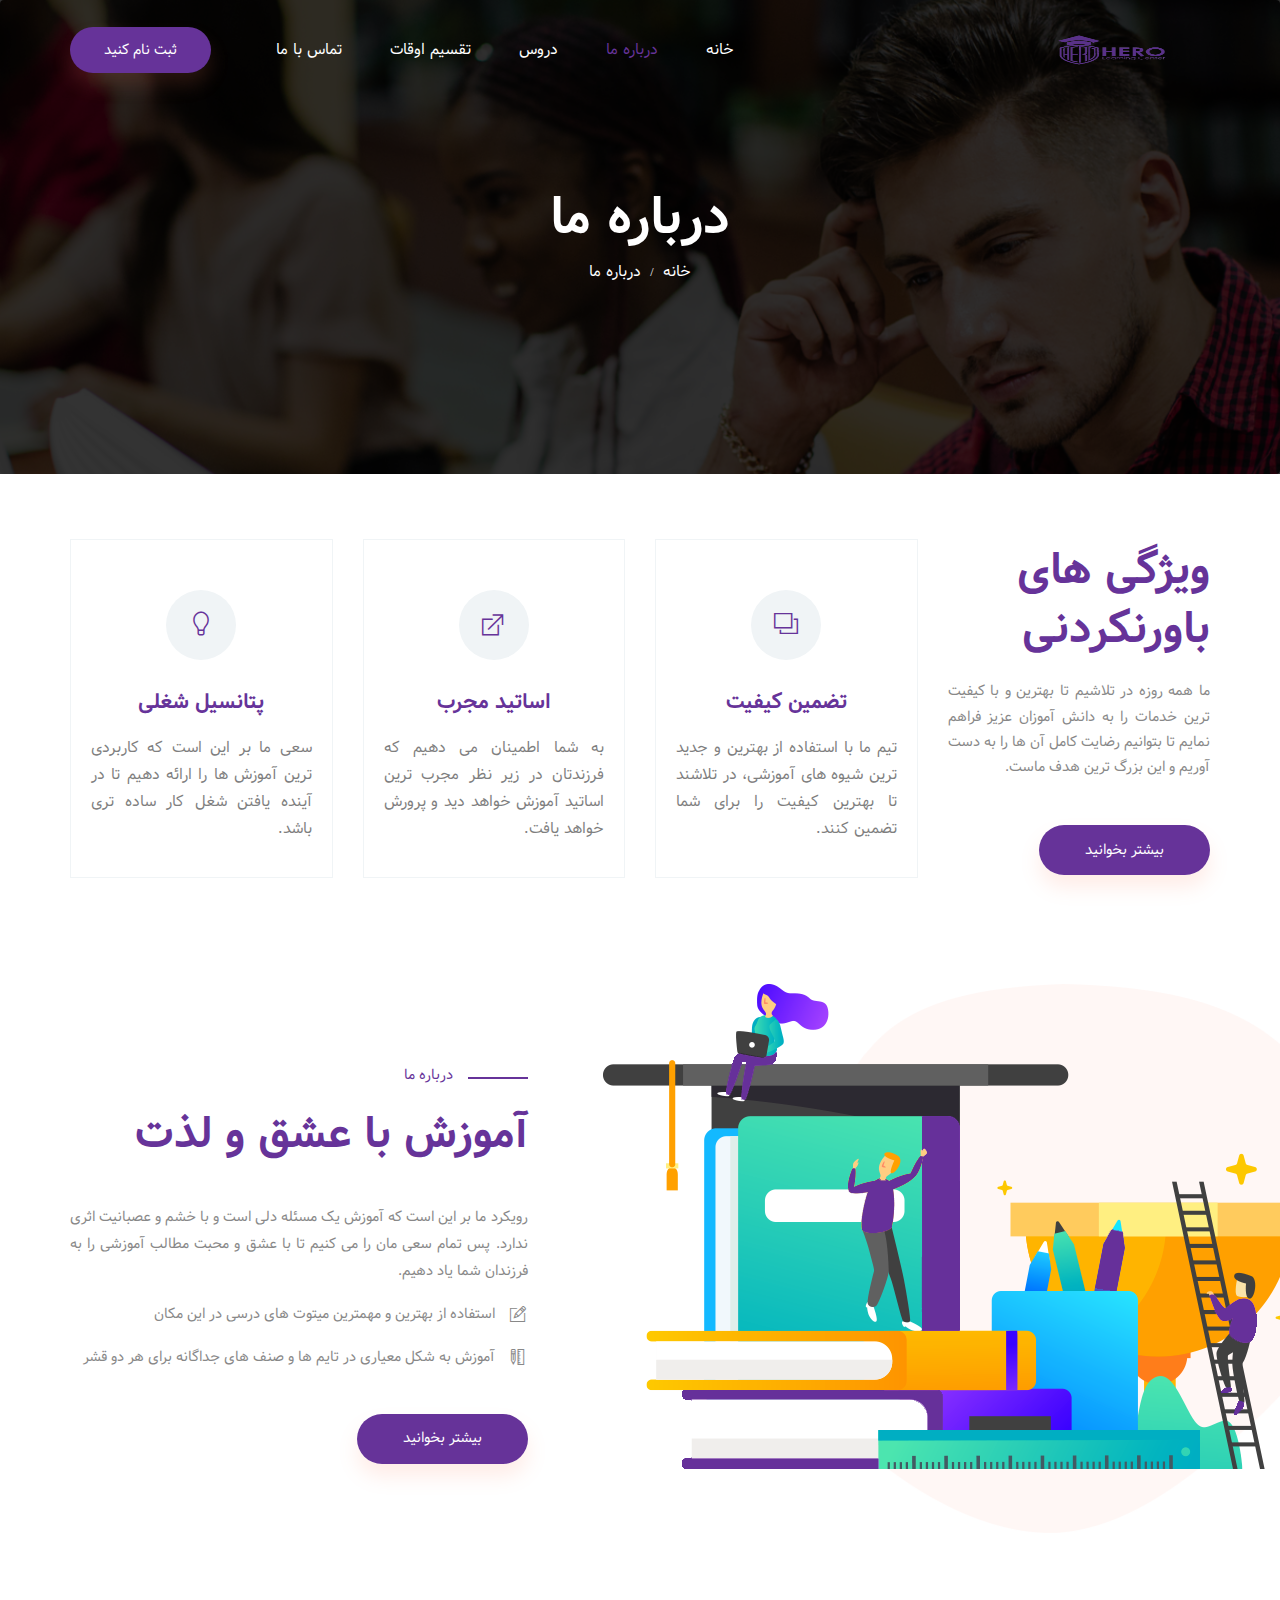
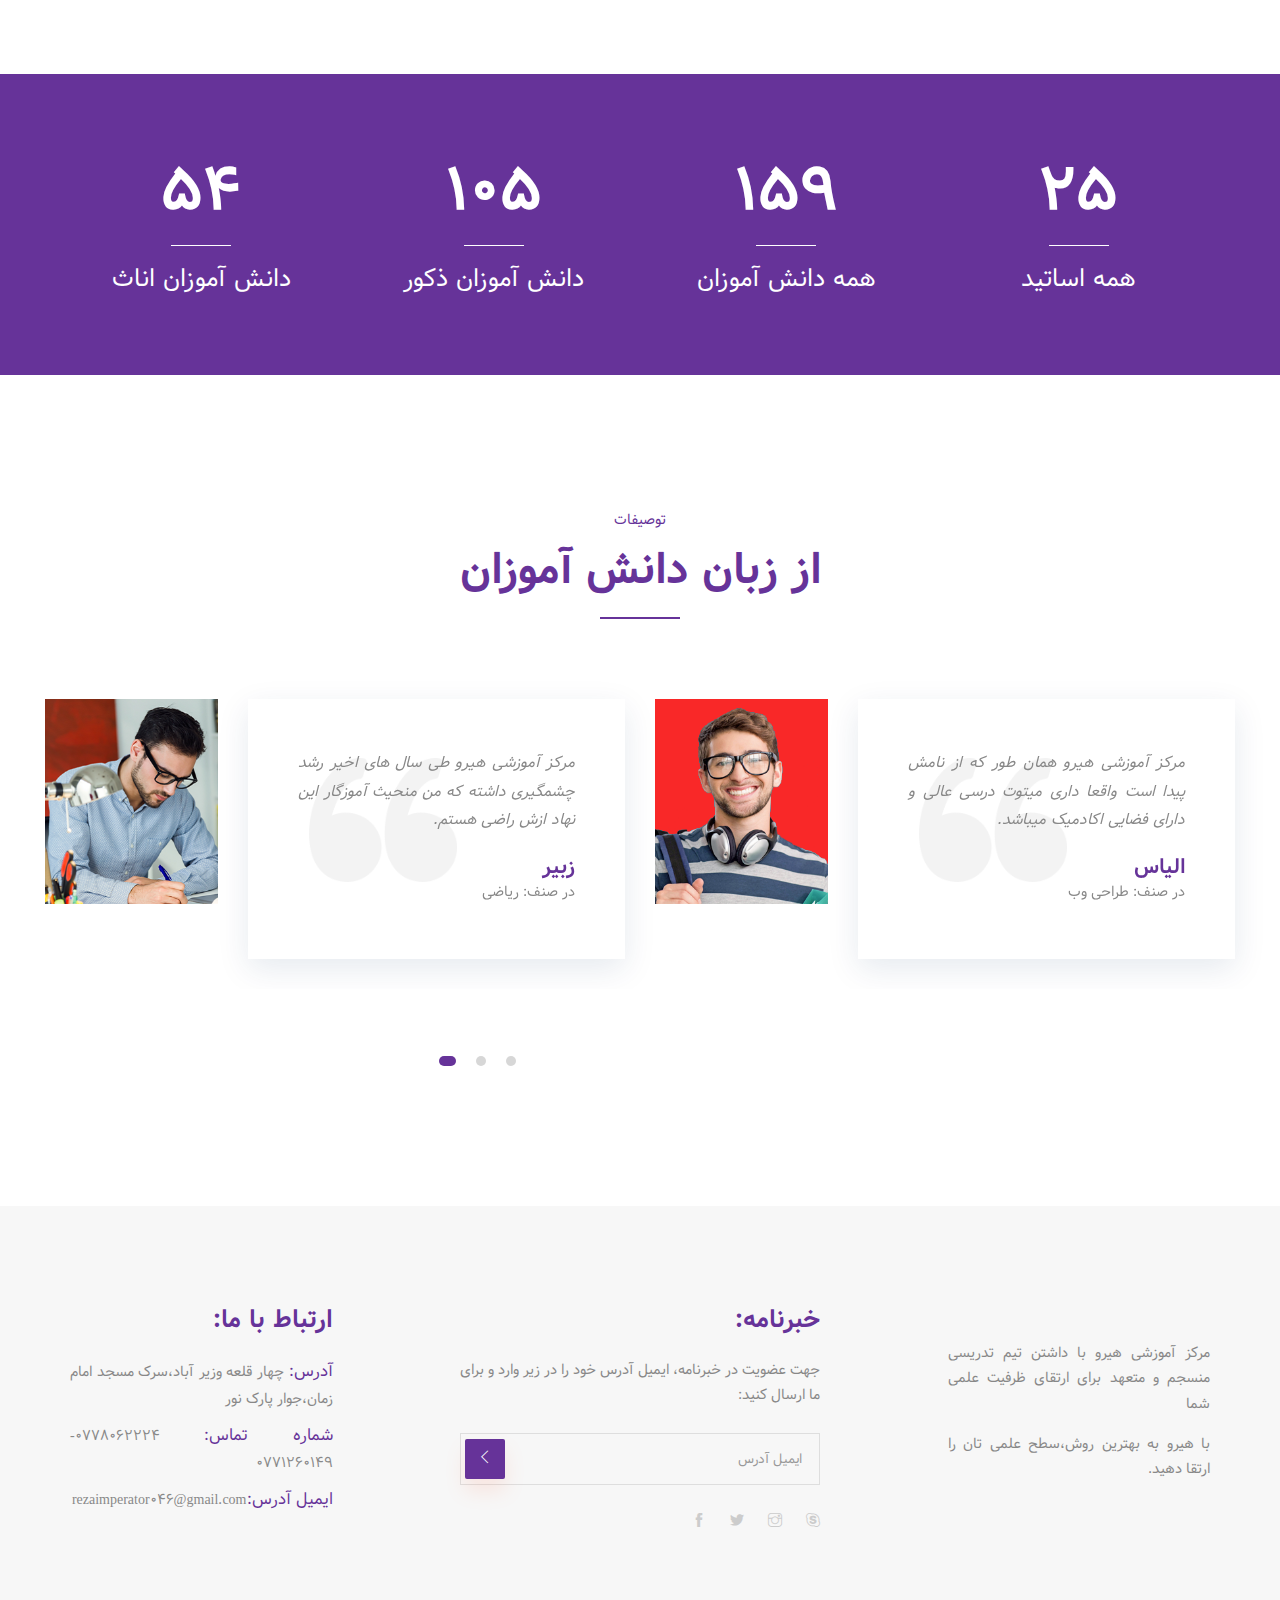
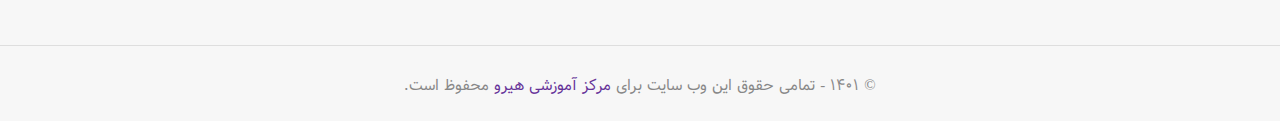
==== commit 088c5aed: "about and index files changed" ====
--- a/about.html
+++ b/about.html
@@ -98,7 +98,7 @@
                 <div class="col-sm-6 col-xl-3 align-self-center">
                     <div class="single_feature_text ">
                         <h2>ویژگی های<br>باورنکردنی</h2>
-                        <p>ما همه روزه در تلاشیم تا بهترین و با کیفیت ترین خدمات را به مشتریان خود ارائه دهیم تا بتوانیم رضایت کامل آن ها را به دست آوریم و این بزرگ ترین هدف ماست.</p>
+                        <p>ما همه روزه در تلاشیم تا بهترین و با کیفیت ترین خدمات را به دانش آموزان عزیز فراهم نمایم تا بتوانیم رضایت کامل آن ها را به دست آوریم و این بزرگ ترین هدف ماست.</p>
                         <a href="#" class="btn_1">بیشتر بخوانید</a>
                     </div>
                 </div>
@@ -107,7 +107,7 @@
                         <div class="single_feature_part">
                             <span class="single_feature_icon"><i class="ti-layers"></i></span>
                             <h4>تضمین کیفیت</h4>
-                            <p>تیم ما با استفاده از بهترین و جدید ترین شیوه های آموزشی در دنیا، در تلاشند تا بهترین کیفیت را برای شما تضمین کنند.</p>
+                            <p>تیم ما با استفاده از بهترین و جدید ترین شیوه های آموزشی، در تلاشند تا بهترین کیفیت را برای شما تضمین کنند.</p>
                         </div>
                     </div>
                 </div>
